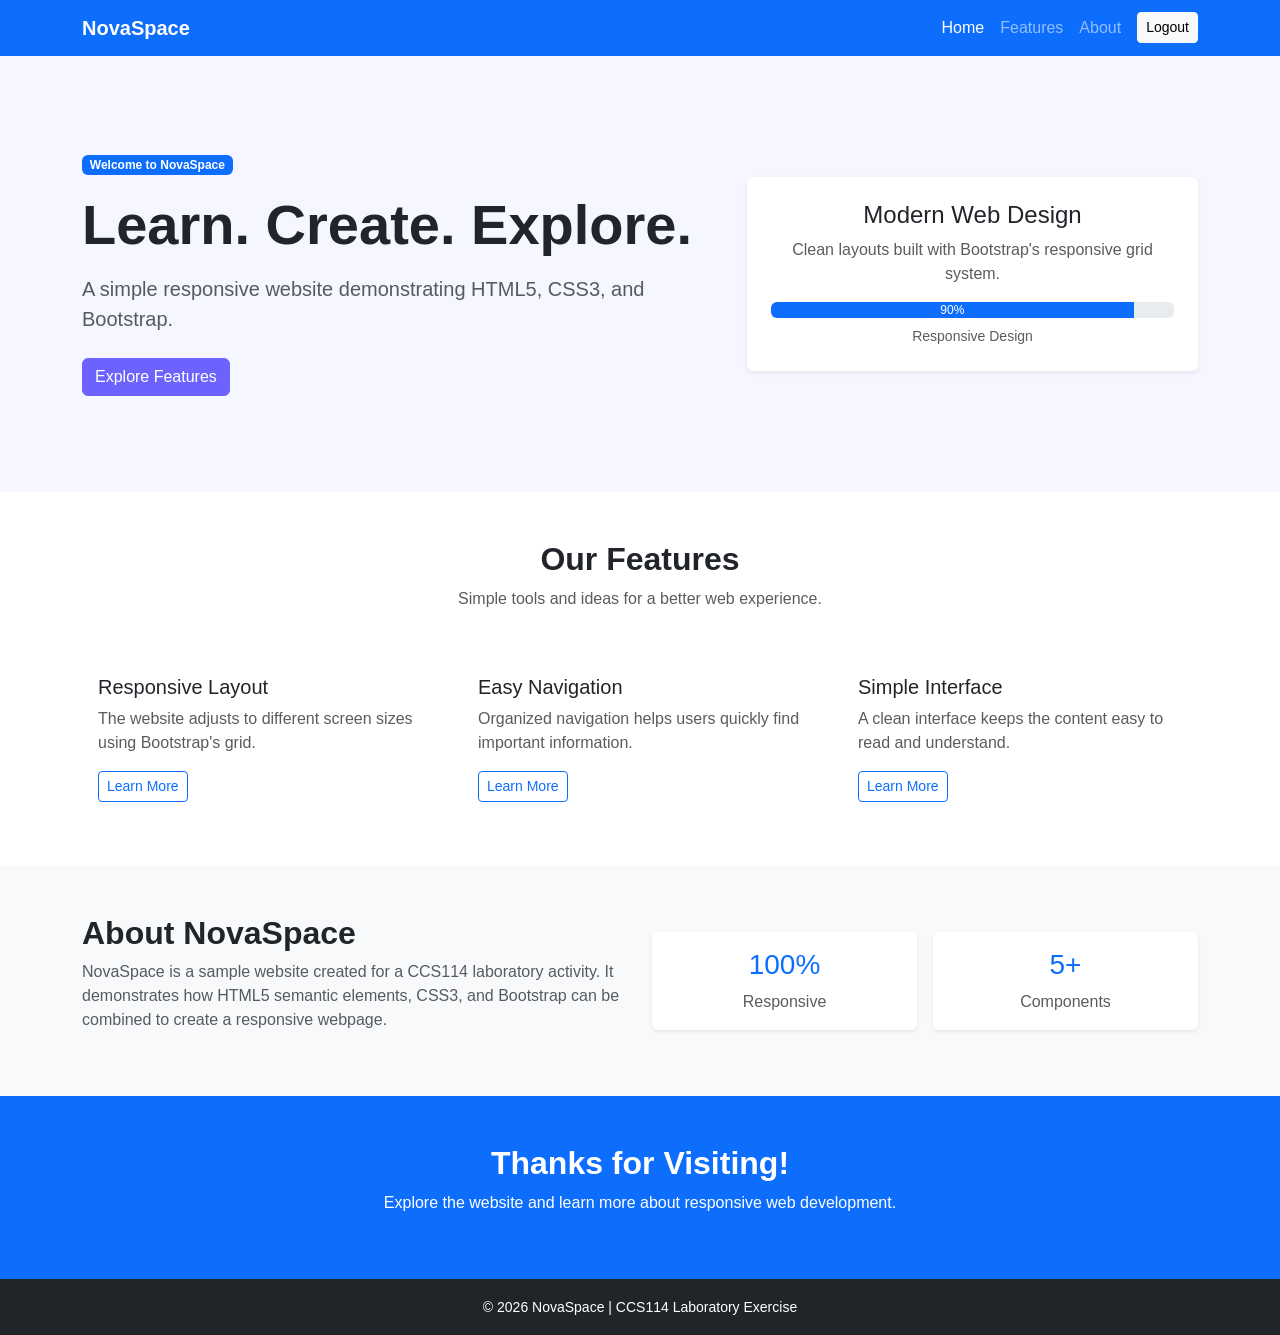
==== landing.html @ d4e4fcee "Add files via upload" ====
<!DOCTYPE html>
<html lang="en">
    <head>

        <meta charset="UTF-8">
        <meta name="viewport" content="width=device-width, initial-scale=1.0">

        <title>NovaSpace | Home</title>
        <link href="https://cdn.jsdelivr.net/npm/bootstrap@5.3.3/dist/css/bootstrap.min.css"
            rel="stylesheet">

        <link rel="stylesheet" href="style.css">

    </head>

    <body>

        <header>

            <nav class="navbar navbar-expand-lg navbar-dark bg-primary">

                <div class="container">

                    <a class="navbar-brand fw-bold"
                    href="landing.html">
                        NovaSpace
                    </a>

                    <button class="navbar-toggler"
                            type="button"
                            data-bs-toggle="collapse"
                            data-bs-target="#navbar">

                        <span class="navbar-toggler-icon"></span>

                    </button>

                    <div class="collapse navbar-collapse" id="navbar">

                        <ul class="navbar-nav ms-auto">

                            <li class="nav-item">
                                <a class="nav-link active"
                                href="#home">
                                    Home
                                </a>
                            </li>

                            <li class="nav-item">
                                <a class="nav-link"
                                href="#features">
                                    Features
                                </a>
                            </li>

                            <li class="nav-item">
                                <a class="nav-link"
                                href="#about">
                                    About
                                </a>
                            </li>

                            <li class="nav-item ms-lg-2">
                                <a class="btn btn-light btn-sm mt-1"
                                href="index.html">
                                    Logout
                                </a>
                            </li>

                        </ul>

                    </div>

                </div>

            </nav>

        </header>


        <main>

        <section id="home" class="hero py-5">

            <div class="container">

                <div class="row align-items-center py-5">

                    <div class="col-lg-7">

                        <span class="badge bg-primary mb-3">
                            Welcome to NovaSpace
                        </span>

                        <h1 class="display-4 fw-bold">
                            Learn. Create. Explore.
                        </h1>

                        <p class="lead text-muted mt-3">
                            A simple responsive website demonstrating
                            HTML5, CSS3, and Bootstrap.
                        </p>

                        <a href="#features"
                        class="btn btn-primary mt-2">
                            Explore Features
                        </a>

                    </div>


                    <div class="col-lg-5 mt-4 mt-lg-0">

                        <div class="card border-0 shadow-sm p-4 text-center">

                            <h2 class="h4">
                                Modern Web Design
                            </h2>

                            <p class="text-muted">
                                Clean layouts built with Bootstrap's
                                responsive grid system.
                            </p>

                            <div class="progress">

                                <div class="progress-bar bg-primary"
                                    style="width: 90%;">
                                    90%
                                </div>

                            </div>

                            <small class="text-muted mt-2">
                                Responsive Design
                            </small>

                        </div>

                    </div>

                </div>

            </div>

        </section>

        <section id="features" class="py-5">

            <div class="container">

                <div class="text-center mb-5">

                    <h2 class="fw-bold">
                        Our Features
                    </h2>

                    <p class="text-muted">
                        Simple tools and ideas for a better web experience.
                    </p>

                </div>


                <div class="row g-4">

                    <div class="col-md-4">

                        <article class="card feature-card h-100">

                            <div class="card-body">

                                <h3 class="h5">
                                    Responsive Layout
                                </h3>

                                <p class="text-muted">
                                    The website adjusts to different
                                    screen sizes using Bootstrap's grid.
                                </p>

                                <button class="btn btn-outline-primary btn-sm">
                                    Learn More
                                </button>

                            </div>

                        </article>

                    </div>

                    <div class="col-md-4">

                        <article class="card feature-card h-100">

                            <div class="card-body">

                                <h3 class="h5">
                                    Easy Navigation
                                </h3>

                                <p class="text-muted">
                                    Organized navigation helps users
                                    quickly find important information.
                                </p>

                                <button class="btn btn-outline-primary btn-sm">
                                    Learn More
                                </button>

                            </div>

                        </article>

                    </div>

                    <div class="col-md-4">

                        <article class="card feature-card h-100">

                            <div class="card-body">

                                <h3 class="h5">
                                    Simple Interface
                                </h3>

                                <p class="text-muted">
                                    A clean interface keeps the content
                                    easy to read and understand.
                                </p>

                                <button class="btn btn-outline-primary btn-sm">
                                    Learn More
                                </button>

                            </div>

                        </article>

                    </div>

                </div>

            </div>

        </section>

        <section id="about" class="about py-5">

            <div class="container">

                <div class="row align-items-center g-4">

                    <div class="col-lg-6">

                        <h2 class="fw-bold">
                            About NovaSpace
                        </h2>

                        <p class="text-muted">
                            NovaSpace is a sample website created for
                            a CCS114 laboratory activity. It demonstrates
                            how HTML5 semantic elements, CSS3, and
                            Bootstrap can be combined to create a
                            responsive webpage.
                        </p>

                    </div>


                    <div class="col-lg-6">

                        <div class="row g-3">

                            <div class="col-6">

                                <div class="card text-center border-0 shadow-sm p-3">
                                    <h3 class="text-primary">100%</h3>
                                    <p class="mb-0 text-muted">
                                        Responsive
                                    </p>
                                </div>

                            </div>

                            <div class="col-6">

                                <div class="card text-center border-0 shadow-sm p-3">
                                    <h3 class="text-primary">5+</h3>
                                    <p class="mb-0 text-muted">
                                        Components
                                    </p>
                                </div>

                            </div>

                        </div>

                    </div>

                </div>

            </div>

        </section>

        <section class="bg-primary text-white text-center py-5">

            <div class="container">

                <h2 class="fw-bold">
                    Thanks for Visiting!
                </h2>

                <p>
                    Explore the website and learn more about
                    responsive web development.
                </p>

            </div>

        </section>

        </main>

        <footer class="bg-dark text-white text-center py-3">

            <div class="container">

                <small>
                    © 2026 NovaSpace | CCS114 Laboratory Exercise
                </small>

            </div>

        </footer>


        <script src="https://cdn.jsdelivr.net/npm/bootstrap@5.3.3/dist/js/bootstrap.bundle.min.js">
        </script>

    </body>
</html>
---- style.css ----
:root {
    --primary: #6c63ff;
}

body {
    font-family: Arial, sans-serif;
}

.auth-card {
    overflow: hidden;
    border-radius: 15px;
}

.intro-section {
    background: linear-gradient(135deg, #25234a, var(--primary));
}

.hero {
    background: #f5f6ff;
}

.feature-card {
    border: 0;
    transition: .2s;
}

.feature-card:hover {
    transform: translateY(-5px);
}

.about {
    background: #f8f9fa;
}

.btn-primary {
    background: var(--primary);
    border-color: var(--primary);
}

.btn-primary:hover {
    background: #554dcc;
    border-color: #554dcc;
}

@media (max-width: 767px) {
    .intro-section {
        text-align: center;
    }
}
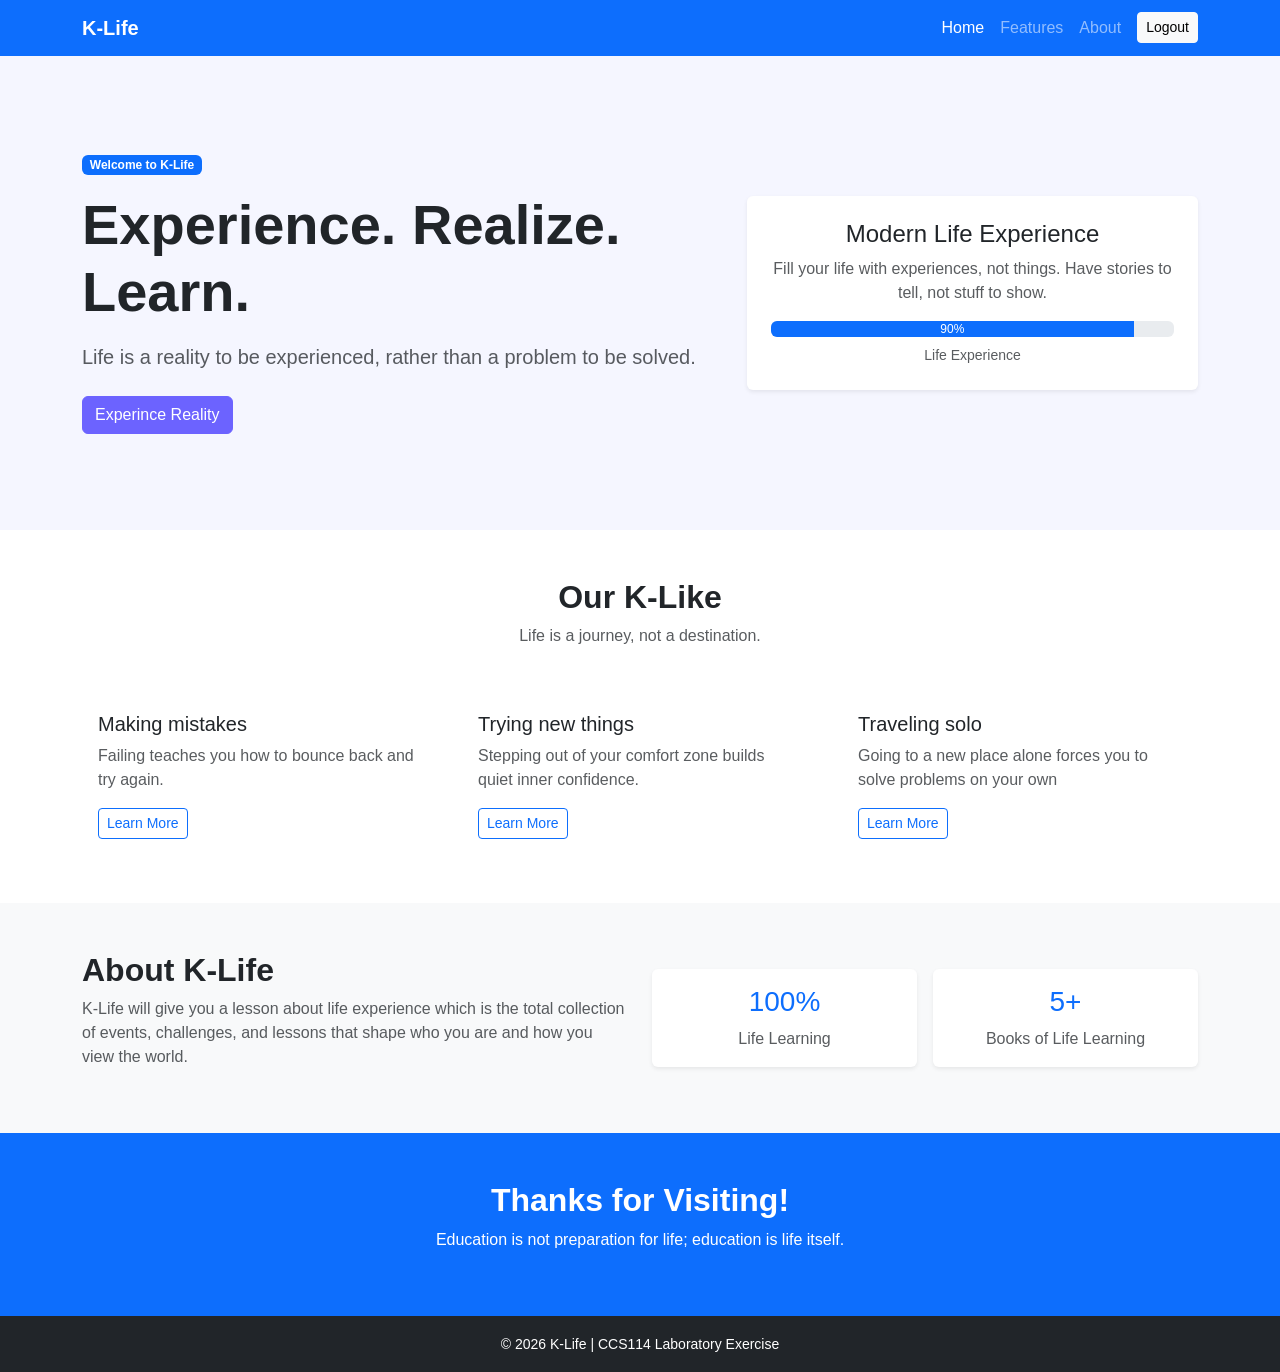
==== commit f961e923: "Update landing.html" ====
--- a/landing.html
+++ b/landing.html
@@ -5,7 +5,7 @@
         <meta charset="UTF-8">
         <meta name="viewport" content="width=device-width, initial-scale=1.0">
 
-        <title>NovaSpace | Home</title>
+        <title>K-Life | Home</title>
         <link href="https://cdn.jsdelivr.net/npm/bootstrap@5.3.3/dist/css/bootstrap.min.css"
             rel="stylesheet">
 
@@ -21,10 +21,7 @@
 
                 <div class="container">
 
-                    <a class="navbar-brand fw-bold"
-                    href="landing.html">
-                        NovaSpace
-                    </a>
+                    <a class="navbar-brand fw-bold" href="landing.html">K-Life</a>
 
                     <button class="navbar-toggler"
                             type="button"
@@ -89,21 +86,18 @@
                     <div class="col-lg-7">
 
                         <span class="badge bg-primary mb-3">
-                            Welcome to NovaSpace
+                            Welcome to K-Life
                         </span>
 
                         <h1 class="display-4 fw-bold">
-                            Learn. Create. Explore.
+                            Experience. Realize. Learn.
                         </h1>
 
-                        <p class="lead text-muted mt-3">
-                            A simple responsive website demonstrating
-                            HTML5, CSS3, and Bootstrap.
-                        </p>
+                        <p class="lead text-muted mt-3">Life is a reality to be experienced, rather than a problem to be solved.</p>
 
                         <a href="#features"
                         class="btn btn-primary mt-2">
-                            Explore Features
+                            Experince Reality
                         </a>
 
                     </div>
@@ -114,12 +108,11 @@
                         <div class="card border-0 shadow-sm p-4 text-center">
 
                             <h2 class="h4">
-                                Modern Web Design
+                                Modern Life Experience
                             </h2>
 
                             <p class="text-muted">
-                                Clean layouts built with Bootstrap's
-                                responsive grid system.
+                                Fill your life with experiences, not things. Have stories to tell, not stuff to show.
                             </p>
 
                             <div class="progress">
@@ -132,7 +125,7 @@
                             </div>
 
                             <small class="text-muted mt-2">
-                                Responsive Design
+                                Life Experience
                             </small>
 
                         </div>
@@ -152,12 +145,11 @@
                 <div class="text-center mb-5">
 
                     <h2 class="fw-bold">
-                        Our Features
+                        Our K-Like
                     </h2>
 
                     <p class="text-muted">
-                        Simple tools and ideas for a better web experience.
-                    </p>
+                        Life is a journey, not a destination.</p>
 
                 </div>
 
@@ -171,12 +163,11 @@
                             <div class="card-body">
 
                                 <h3 class="h5">
-                                    Responsive Layout
+                                    Making mistakes
                                 </h3>
 
                                 <p class="text-muted">
-                                    The website adjusts to different
-                                    screen sizes using Bootstrap's grid.
+                                    Failing teaches you how to bounce back and try again.
                                 </p>
 
                                 <button class="btn btn-outline-primary btn-sm">
@@ -196,12 +187,11 @@
                             <div class="card-body">
 
                                 <h3 class="h5">
-                                    Easy Navigation
+                                    Trying new things
                                 </h3>
 
                                 <p class="text-muted">
-                                    Organized navigation helps users
-                                    quickly find important information.
+                                    Stepping out of your comfort zone builds quiet inner confidence.
                                 </p>
 
                                 <button class="btn btn-outline-primary btn-sm">
@@ -221,12 +211,11 @@
                             <div class="card-body">
 
                                 <h3 class="h5">
-                                    Simple Interface
+                                    Traveling solo
                                 </h3>
 
                                 <p class="text-muted">
-                                    A clean interface keeps the content
-                                    easy to read and understand.
+                                    Going to a new place alone forces you to solve problems on your own
                                 </p>
 
                                 <button class="btn btn-outline-primary btn-sm">
@@ -254,15 +243,11 @@
                     <div class="col-lg-6">
 
                         <h2 class="fw-bold">
-                            About NovaSpace
+                            About K-Life
                         </h2>
 
                         <p class="text-muted">
-                            NovaSpace is a sample website created for
-                            a CCS114 laboratory activity. It demonstrates
-                            how HTML5 semantic elements, CSS3, and
-                            Bootstrap can be combined to create a
-                            responsive webpage.
+                            K-Life will give you a lesson about life experience which is the total collection of events, challenges, and lessons that shape who you are and how you view the world.
                         </p>
 
                     </div>
@@ -277,7 +262,7 @@
                                 <div class="card text-center border-0 shadow-sm p-3">
                                     <h3 class="text-primary">100%</h3>
                                     <p class="mb-0 text-muted">
-                                        Responsive
+                                        Life Learning
                                     </p>
                                 </div>
 
@@ -288,7 +273,7 @@
                                 <div class="card text-center border-0 shadow-sm p-3">
                                     <h3 class="text-primary">5+</h3>
                                     <p class="mb-0 text-muted">
-                                        Components
+                                        Books of Life Learning
                                     </p>
                                 </div>
 
@@ -313,8 +298,7 @@
                 </h2>
 
                 <p>
-                    Explore the website and learn more about
-                    responsive web development.
+                    Education is not preparation for life; education is life itself.
                 </p>
 
             </div>
@@ -328,7 +312,7 @@
             <div class="container">
 
                 <small>
-                    © 2026 NovaSpace | CCS114 Laboratory Exercise
+                    © 2026 K-Life | CCS114 Laboratory Exercise
                 </small>
 
             </div>
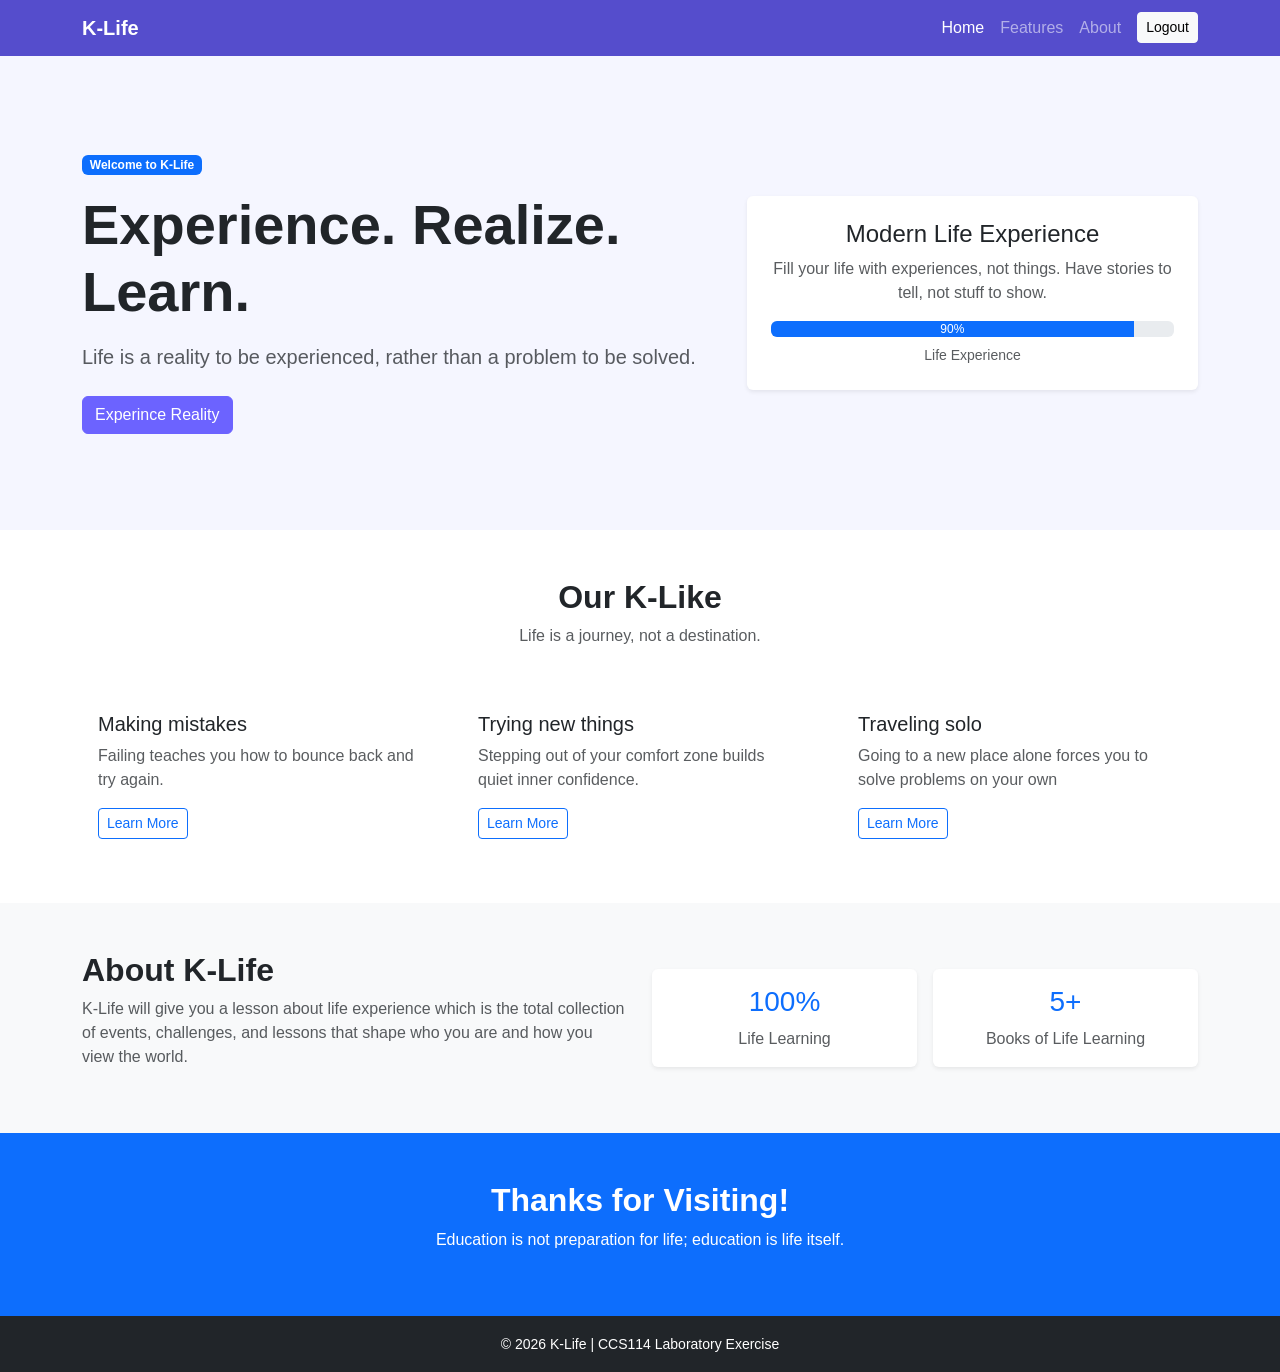
==== commit 3c334a53: "Update landing.html" ====
--- a/landing.html
+++ b/landing.html
@@ -17,7 +17,7 @@
 
         <header>
 
-            <nav class="navbar navbar-expand-lg navbar-dark bg-primary">
+            <nav class="navbar navbar-expand-lg navbar-dark">
 
                 <div class="container">
 
--- a/style.css
+++ b/style.css
@@ -4,6 +4,10 @@
 
 body {
     font-family: Arial, sans-serif;
+}
+
+.navbar {
+    background-color: #554dcc;
 }
 
 .auth-card {
@@ -46,4 +50,4 @@
     .intro-section {
         text-align: center;
     }
-}+}
